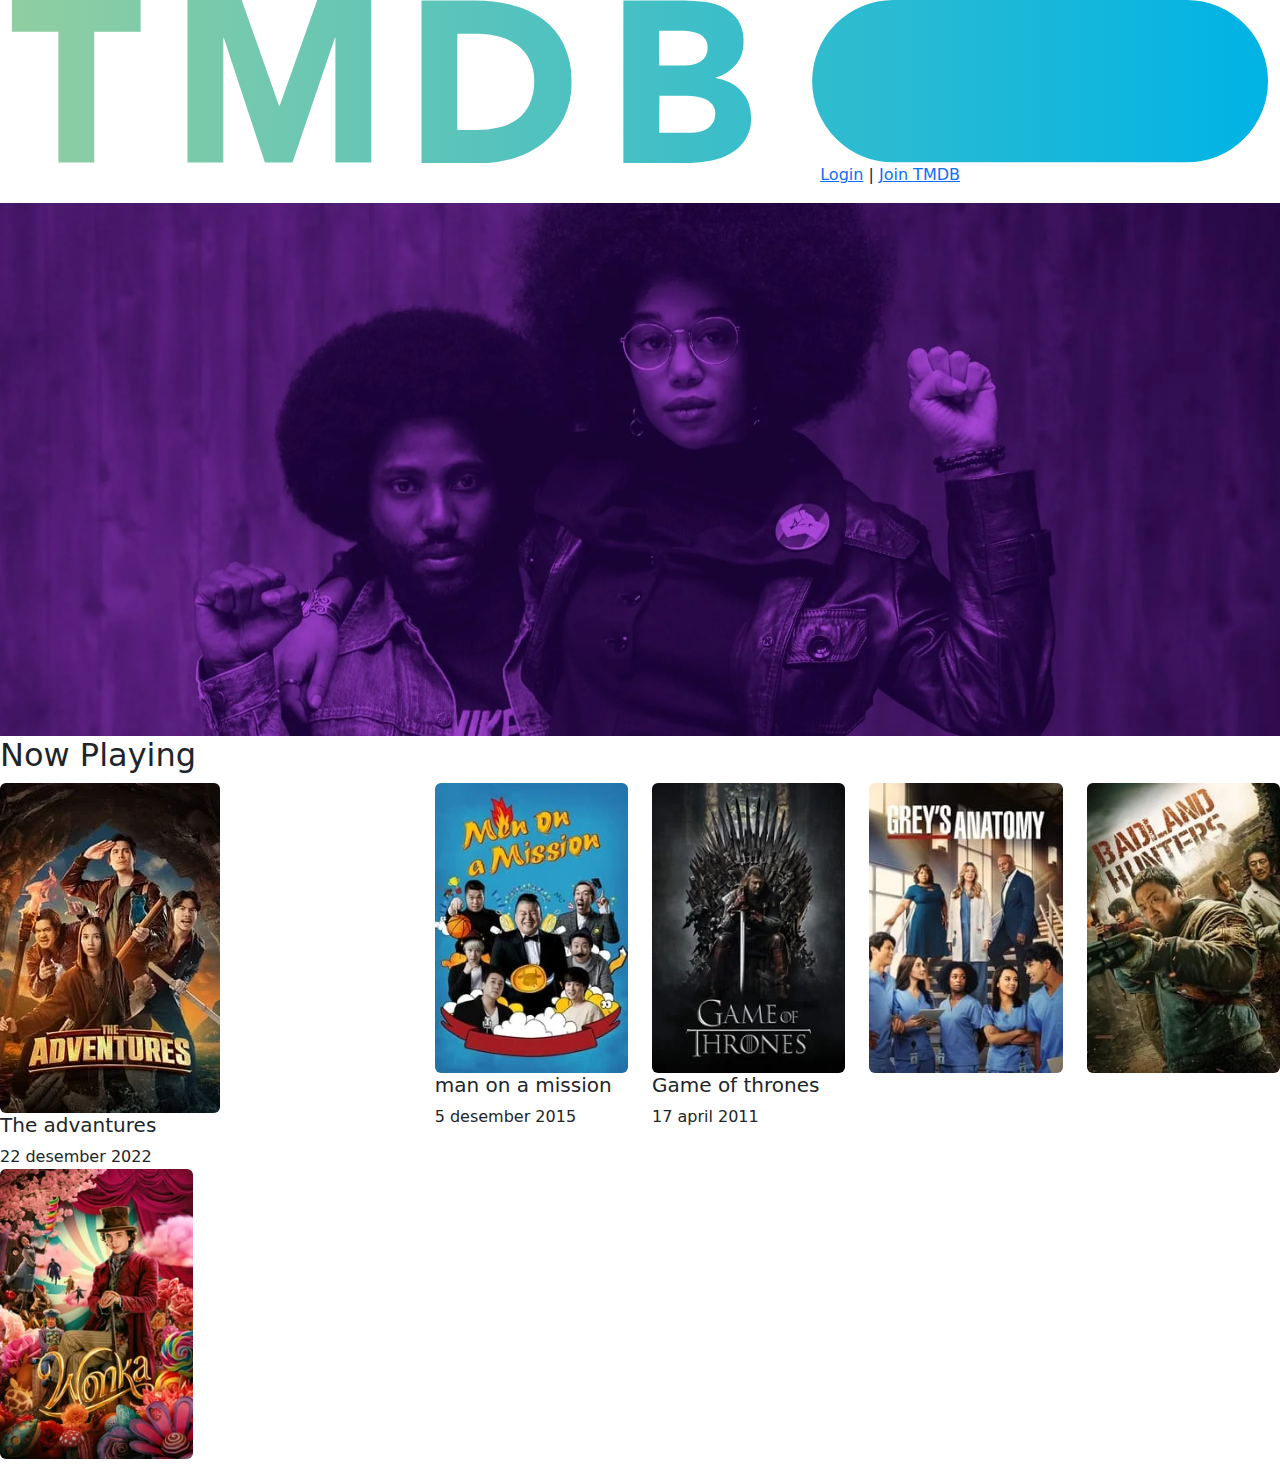
==== bs/index.html @ c7858dfb "neww" ====
<!DOCTYPE html>
<html lang="en">
<head>
    <meta charset="UTF-8">
    <meta name="viewport" content="width=device-width, initial-scale=1.0">
    <title>The movie</title>
    <link href="https://cdn.jsdelivr.net/npm/bootstrap@5.3.3/dist/css/bootstrap.min.css" rel="stylesheet" integrity="sha384-QWTKZyjpPEjISv5WaRU9OFeRpok6YctnYmDr5pNlyT2bRjXh0JMhjY6hW+ALEwIH" crossorigin="anonymous">

</head>
<body>
    <div class="container-fluid">
        <div class="row">
            </div class="col-lg-3">
                <img src="img/logo.svg"alt=""class="img-fluid">
            </div>
        </div>
    </div>

            <!-- link navigasi -->
        <div class="col-lg-9 text-end">
            <a href="#" class="link-primary">Login</a> |
            <a href="#" class="link-primary">Join TMDB</a>
        </div>
    
    
    <!-- logo -->
    <div class="row mt-3">
        <div class="col-lg-12">
            <!-- img banner -->
            <img src="img/background.jpg" alt="" class="img-fluid"/>
        </div>
    </div>

 <h2>Now Playing</h2>
 <div class="row">
    <div class="col-lg-2 col-lg-4">
        <img src="img/gerak1.webp" alt="" class="img-fluid rounded" />
        <h5>The advantures</h5>
        22 desember 2022
    </div>
    
    <div class="col-lg-2 col-sm-4">
        <img src="img/gerak2.webp"alt="" class="img-fluid rounded" />
    <h5>man on a mission</h5>
    5 desember 2015

    </div>

    <div class="col-lg-2 col-sm-4">
        <img src="img/gerak3.webp" alt="" class="img-fluid rounded"/>
        <h5> Game of thrones</h5>
        17 april 2011
    </div>
    <div class="col-lg-2 col-sm-4">
        <img src="img/gerak4.webp" alt="" class="img-fluid rounded"/>
        <h5></h5>
    

    </div>
    <div class="col-lg-2 col-sm-4">
        <img src="img/gerak5.webp" alt="" class="img-fluid rounded"/>
        <h5></h5>

    </div>
    <div class="col-lg-2 col-sm-4">
        <img src="img/6.webp" alt="" class="img-fluid rounded"/>
        <h5></h5>

    </div>
</div>




</div>
</div>

</body>
</html>
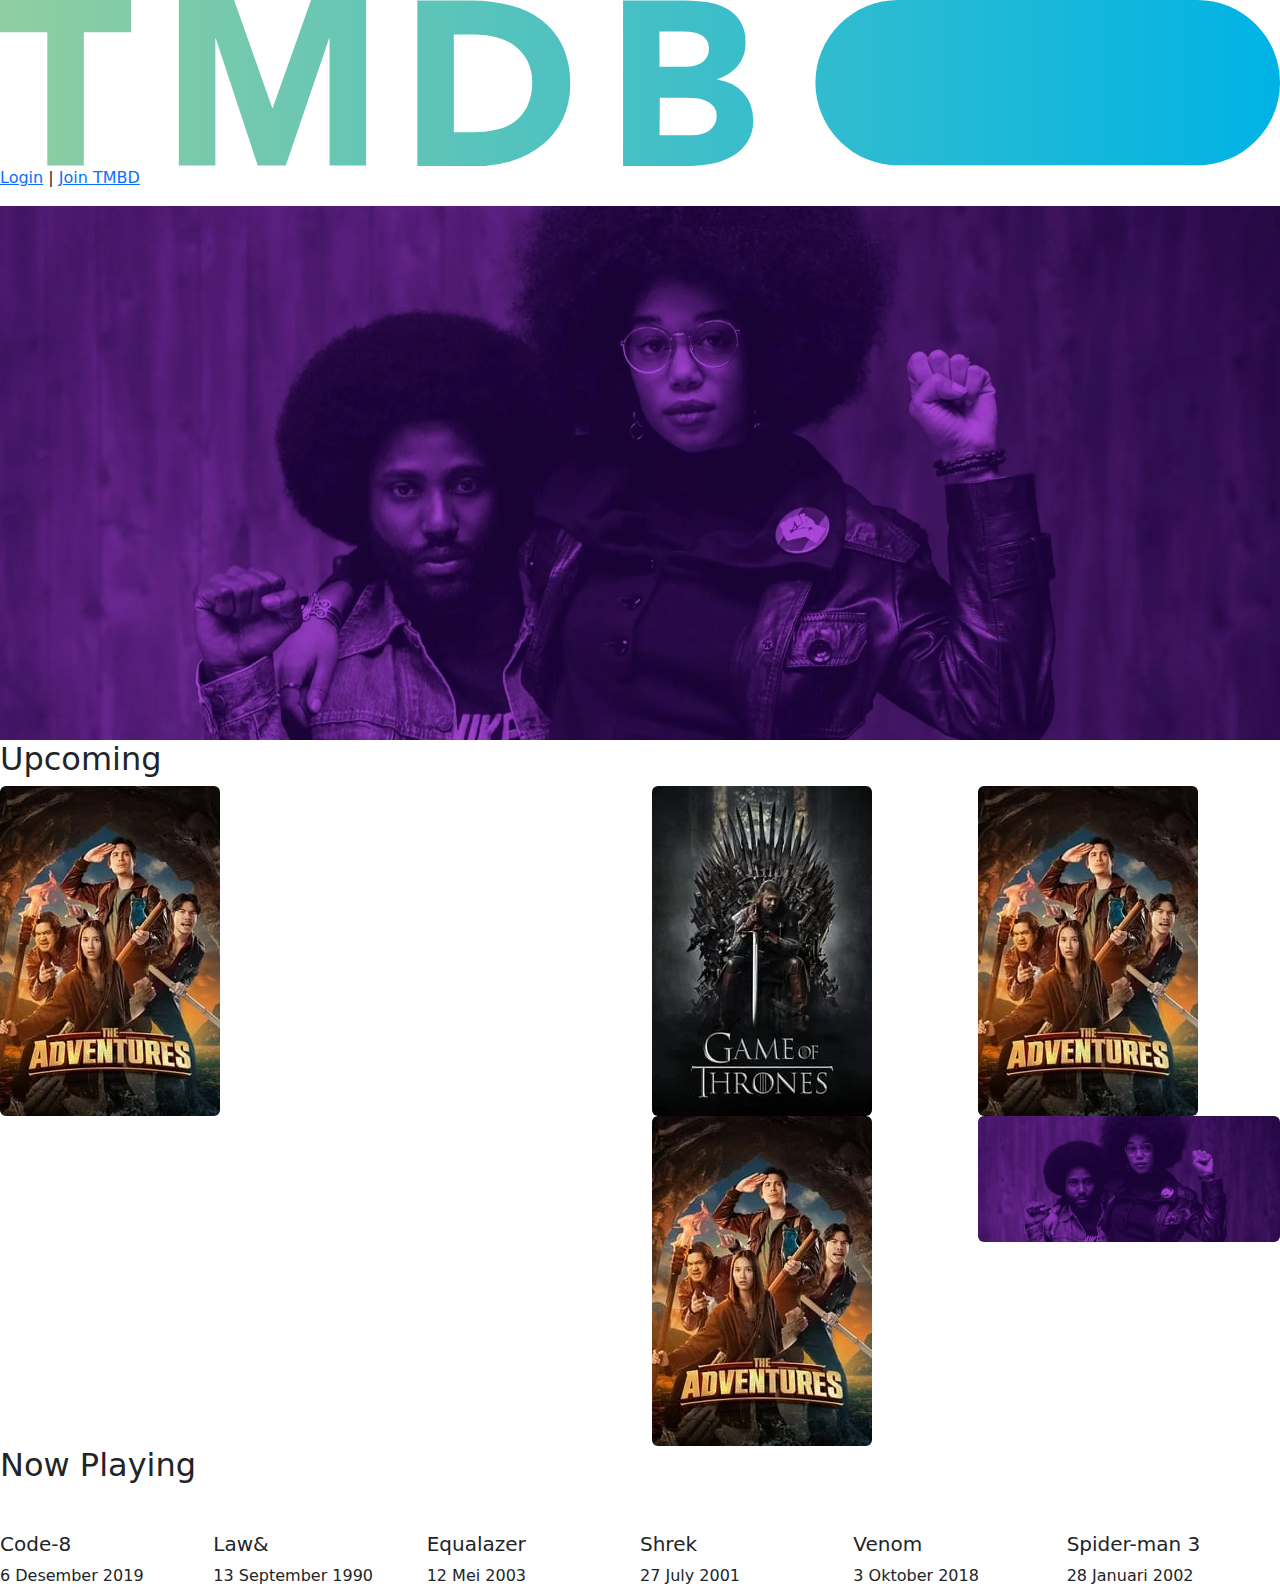
==== commit 013bfbe1: "y" ====
--- a/bs/index.html
+++ b/bs/index.html
@@ -1,79 +1,98 @@
 <!DOCTYPE html>
 <html lang="en">
+
 <head>
     <meta charset="UTF-8">
     <meta name="viewport" content="width=device-width, initial-scale=1.0">
-    <title>The movie</title>
-    <link href="https://cdn.jsdelivr.net/npm/bootstrap@5.3.3/dist/css/bootstrap.min.css" rel="stylesheet" integrity="sha384-QWTKZyjpPEjISv5WaRU9OFeRpok6YctnYmDr5pNlyT2bRjXh0JMhjY6hW+ALEwIH" crossorigin="anonymous">
+    <title>The Movie</title>
+    <!-- bootstrap CDN -->
+    <link href="https://cdn.jsdelivr.net/npm/bootstrap@5.3.3/dist/css/bootstrap.min.css" rel="stylesheet"
+        integrity="sha384-QWTKZyjpPEjISv5WaRU9OFeRpok6YctnYmDr5pNlyT2bRjXh0JMhjY6hW+ALEwIH" crossorigin="anonymous">
+</head>
 
-</head>
 <body>
-    <div class="container-fluid">
-        <div class="row">
-            </div class="col-lg-3">
-                <img src="img/logo.svg"alt=""class="img-fluid">
+    <div class="container-fluid"></div>
+    <div class="row">
+        <!-- logo -->
+        <div class="col-lg-3"></div>
+        <img src="img/logo.svg" alt="" class="img-fluid">
+    </div>
+    <!-- link  navigasi -->
+
+    <div class="col-lg-9 text-end">
+
+    </div>
+    <a href="#" class="link-primary">Login</a> |
+    <a href="#" class="link-primary">Join TMBD</a>
+
+    <div class="row mt-3">
+        <div class="col-lg-12"></div>
+        <!-- img-banner -->
+        <img src="img/background.jpg" alt="" class="img-fluid">
+
+        <h2>Upcoming</h2>
+        <div class="col-lg-6">
+            <img src="img/gerak1.webp" alt="" class="img-fluid rounded">
+        </div>
+
+        <div class="col-lg-6">
+            <div class="row">
+                <div class="col-lg-6">
+                    <img src="img/gerak3.webp" alt="" class="img-fluid rounded">
+                </div>
+
+                <div class="col-lg-6">
+                    <img src="img/gerak1.webp" alt="" class="img-fluid rounded">
+                </div>
+
+                <div class="col-lg-6">
+                    <img src="img/gerak1.webp" alt="" class="img-fluid rounded">
+                </div>
+
+                <div class="col-lg-6">
+                    <img src="img/background.jpg" alt="" class="img-fluid rounded">
+                </div>
+
             </div>
         </div>
-    </div>
 
-            <!-- link navigasi -->
-        <div class="col-lg-9 text-end">
-            <a href="#" class="link-primary">Login</a> |
-            <a href="#" class="link-primary">Join TMDB</a>
-        </div>
-    
-    
-    <!-- logo -->
-    <div class="row mt-3">
-        <div class="col-lg-12">
-            <!-- img banner -->
-            <img src="img/background.jpg" alt="" class="img-fluid"/>
-        </div>
-    </div>
-
- <h2>Now Playing</h2>
- <div class="row">
-    <div class="col-lg-2 col-lg-4">
-        <img src="img/gerak1.webp" alt="" class="img-fluid rounded" />
-        <h5>The advantures</h5>
-        22 desember 2022
-    </div>
-    
-    <div class="col-lg-2 col-sm-4">
-        <img src="img/gerak2.webp"alt="" class="img-fluid rounded" />
-    <h5>man on a mission</h5>
-    5 desember 2015
-
-    </div>
-
-    <div class="col-lg-2 col-sm-4">
-        <img src="img/gerak3.webp" alt="" class="img-fluid rounded"/>
-        <h5> Game of thrones</h5>
-        17 april 2011
-    </div>
-    <div class="col-lg-2 col-sm-4">
-        <img src="img/gerak4.webp" alt="" class="img-fluid rounded"/>
-        <h5></h5>
-    
-
-    </div>
-    <div class="col-lg-2 col-sm-4">
-        <img src="img/gerak5.webp" alt="" class="img-fluid rounded"/>
-        <h5></h5>
-
-    </div>
-    <div class="col-lg-2 col-sm-4">
-        <img src="img/6.webp" alt="" class="img-fluid rounded"/>
-        <h5></h5>
-
-    </div>
-</div>
+            <h2>Now Playing</h2>
+            <div class="row mt-3">
+                <div class="col-lg-2 col-sm-4">
+                    <img src="img/code 8.webp" alt="" class="img-fluid roundded">
+                    <h5>Code-8</h5>
+                    6 Desember 2019
+                </div>
+                <div class="col-lg-2 col-sm-4">
+                    <img src="img/law&arder.webp" alt="" class="img-fluid rounded">
+                    <h5>Law&</h5>
+                    13 September 1990
+                </div>
+                <div class="col-lg-2 col-sm-4">
+                    <img src="img/equalizer.webp" alt="" class="img-fluid rounded">
+                    <h5>Equalazer</h5>
+                    12 Mei 2003
+                </div>
+                <div class="col-lg-2 col-sm-4">
+                    <img src="img/shrek.webp" alt="" class="img-fluid rounded">
+                    <h5>Shrek</h5>
+                    27 July 2001
+                </div>
+                <div class="col-lg-2 col-sm-4">
+                    <img src="img/venom.webp" alt="" class="img-fluid rounded">
+                    <h5>Venom</h5>
+                    3 Oktober 2018
+                </div>
+                <div class="col-lg-2 col-sm-4">
+                    <img src="img/spider-man 3.webp" alt="" class="img-fluid rounded">
+                    <h5>Spider-man 3</h5>
+                    28 Januari 2002
+                </div>
+            </div>
 
 
 
 
-</div>
-</div>
+</body>
 
-</body>
 </html>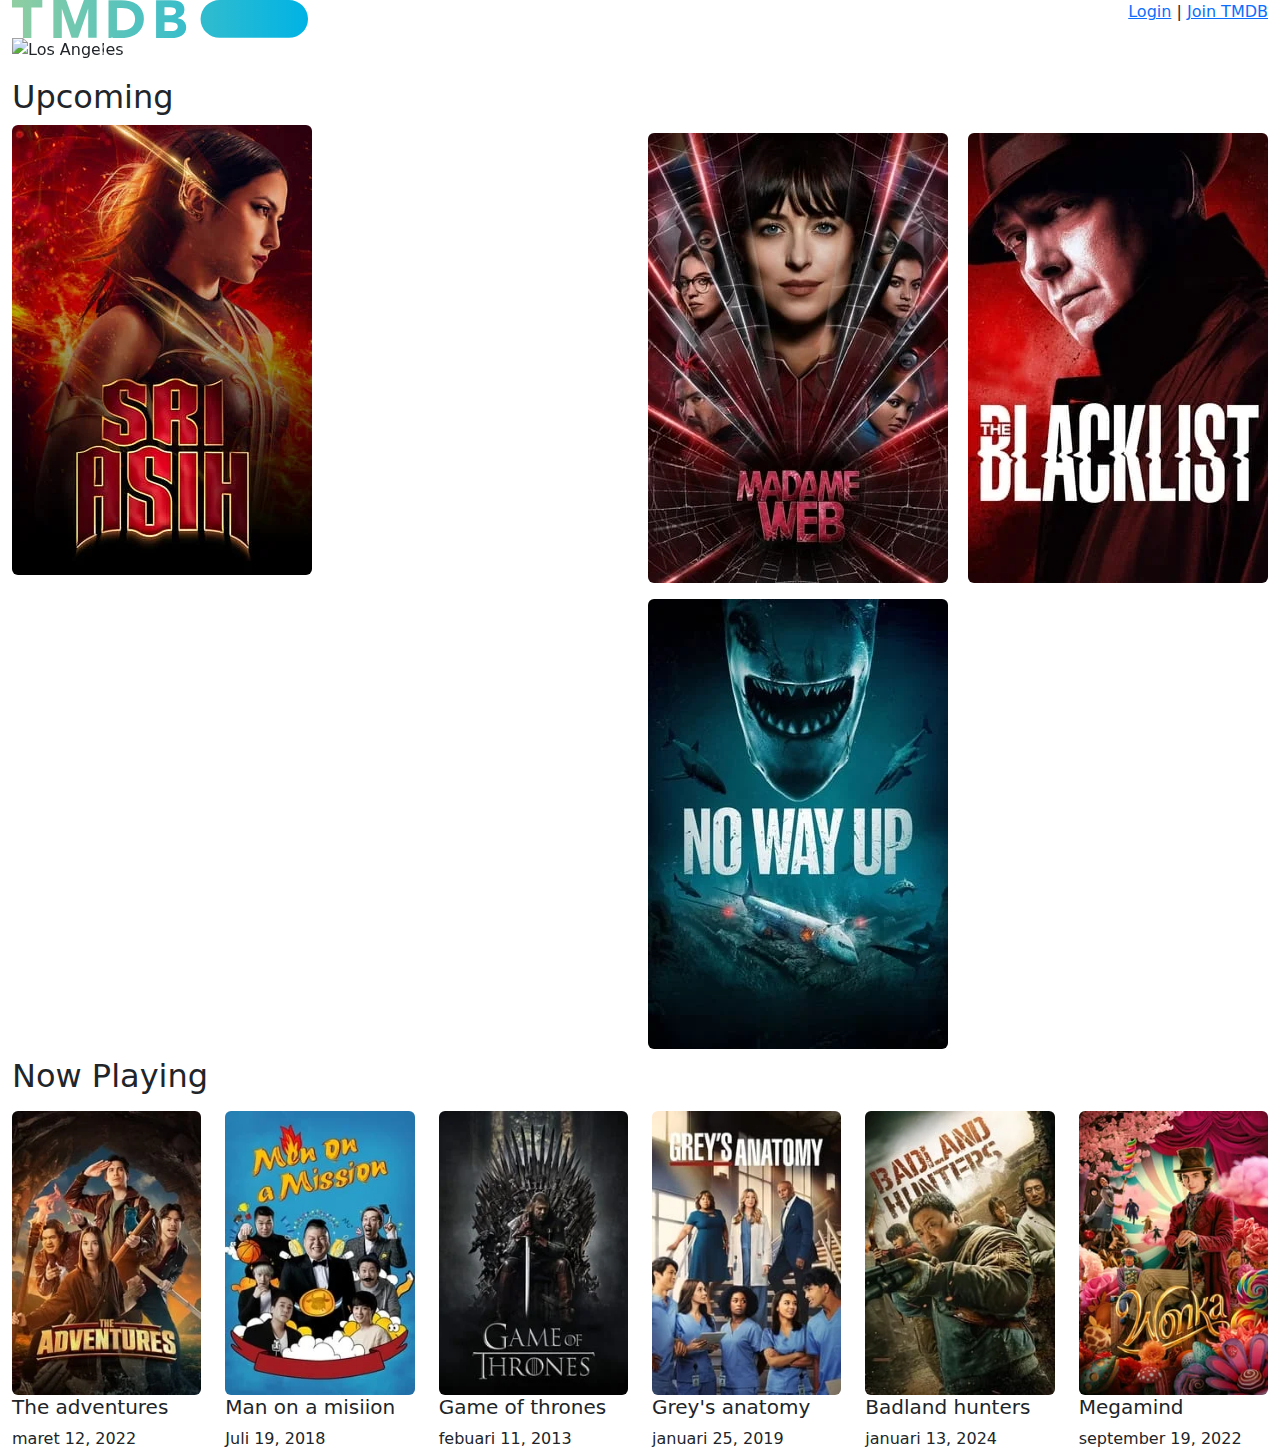
==== commit 65e8b1f6: "bru" ====
--- a/bs/index.html
+++ b/bs/index.html
@@ -5,94 +5,128 @@
     <meta charset="UTF-8">
     <meta name="viewport" content="width=device-width, initial-scale=1.0">
     <title>The Movie</title>
-    <!-- bootstrap CDN -->
+    <!-- bootstrap cdn -->
     <link href="https://cdn.jsdelivr.net/npm/bootstrap@5.3.3/dist/css/bootstrap.min.css" rel="stylesheet"
         integrity="sha384-QWTKZyjpPEjISv5WaRU9OFeRpok6YctnYmDr5pNlyT2bRjXh0JMhjY6hW+ALEwIH" crossorigin="anonymous">
+
+        <script src="https://cdn.jsdelivr.net/npm/bootstrap@5.3.3/dist/js/bootstrap.bundle.min.js"></script>
+
 </head>
-
 <body>
-    <div class="container-fluid"></div>
-    <div class="row">
-        <!-- logo -->
-        <div class="col-lg-3"></div>
-        <img src="img/logo.svg" alt="" class="img-fluid">
-    </div>
-    <!-- link  navigasi -->
-
-    <div class="col-lg-9 text-end">
-
-    </div>
-    <a href="#" class="link-primary">Login</a> |
-    <a href="#" class="link-primary">Join TMBD</a>
-
-    <div class="row mt-3">
-        <div class="col-lg-12"></div>
-        <!-- img-banner -->
-        <img src="img/background.jpg" alt="" class="img-fluid">
-
-        <h2>Upcoming</h2>
-        <div class="col-lg-6">
-            <img src="img/gerak1.webp" alt="" class="img-fluid rounded">
-        </div>
-
-        <div class="col-lg-6">
-            <div class="row">
-                <div class="col-lg-6">
-                    <img src="img/gerak3.webp" alt="" class="img-fluid rounded">
-                </div>
-
-                <div class="col-lg-6">
-                    <img src="img/gerak1.webp" alt="" class="img-fluid rounded">
-                </div>
-
-                <div class="col-lg-6">
-                    <img src="img/gerak1.webp" alt="" class="img-fluid rounded">
-                </div>
-
-                <div class="col-lg-6">
-                    <img src="img/background.jpg" alt="" class="img-fluid rounded">
-                </div>
-
+    <div class="container-fluid">
+        <div class="row">
+            <!-- logo -->
+            <div class="col-lg-3 text-end">
+                <img src="img/logo.svg" alt="" class="img-responsive" />
+            </div>
+            <!-- link navigasi -->
+            <div class="col-lg-9 text-end">
+                <a href="#" class="link-primary">Login</a> | <a href="#" class="link-primary">Join TMDB</a>
             </div>
         </div>
 
-            <h2>Now Playing</h2>
-            <div class="row mt-3">
-                <div class="col-lg-2 col-sm-4">
-                    <img src="img/code 8.webp" alt="" class="img-fluid roundded">
-                    <h5>Code-8</h5>
-                    6 Desember 2019
-                </div>
-                <div class="col-lg-2 col-sm-4">
-                    <img src="img/law&arder.webp" alt="" class="img-fluid rounded">
-                    <h5>Law&</h5>
-                    13 September 1990
-                </div>
-                <div class="col-lg-2 col-sm-4">
-                    <img src="img/equalizer.webp" alt="" class="img-fluid rounded">
-                    <h5>Equalazer</h5>
-                    12 Mei 2003
-                </div>
-                <div class="col-lg-2 col-sm-4">
-                    <img src="img/shrek.webp" alt="" class="img-fluid rounded">
-                    <h5>Shrek</h5>
-                    27 July 2001
-                </div>
-                <div class="col-lg-2 col-sm-4">
-                    <img src="img/venom.webp" alt="" class="img-fluid rounded">
-                    <h5>Venom</h5>
-                    3 Oktober 2018
-                </div>
-                <div class="col-lg-2 col-sm-4">
-                    <img src="img/spider-man 3.webp" alt="" class="img-fluid rounded">
-                    <h5>Spider-man 3</h5>
-                    28 Januari 2002
+        
+<!-- Carousel -->
+<div id="demo" class="carousel slide" data-bs-ride="carousel">
+
+    <!-- Indicators/dots -->
+    <div class="carousel-indicators">
+        <button type="button" data-bs-target="#demo" data-bs-slide-to="0" class="active"></button>
+        <button type="button" data-bs-target="#demo" data-bs-slide-to="1"></button>
+        <button type="button" data-bs-target="#demo" data-bs-slide-to="2"></button>
+    </div>
+
+    <!-- The slideshow/carousel -->
+    <div class="carousel-inner">
+        <div class="carousel-item active">
+            <img src="img/u0BDggs80FG9tyZwxWTzVTDQls0.jpg" alt="Los Angeles" class="d-block" style="width:100%">
+        </div>
+        <div class="carousel-item">
+            <img src="img/u0BDggs80FG9tyZwxWTzVTDQls0.jpg" alt="Chicago" class="d-block" style="width:100%">
+        </div>
+        <div class="carousel-item">
+            <img src="IMG/u0BDggs80FG9tyZwxWTzVTDQls0.jpg" alt="New York" class="d-block" style="width:100%">
+        </div>
+    </div>
+
+    <!-- Left and right controls/icons -->
+    <button class="carousel-control-prev" type="button" data-bs-target="#demo" data-bs-slide="prev">
+        <span class="carousel-control-prev-icon"></span>
+    </button>
+    <button class="carousel-control-next" type="button" data-bs-target="#demo" data-bs-slide="next">
+        <span class="carousel-control-next-icon"></span>
+    </button>
+</div>
+        <!-- <div class="row mt-3"> -->
+            <!-- <div class="col-lg-12"> -->
+                <!-- banner -->
+                <!-- <img src="img/u0BDggs80FG9tyZwxWTzVTDQls0.jpg" alt="" class="img-fluid"> -->
+            <!-- </div> -->
+        <!-- </div> -->
+
+        <h2 class= "mt-3">Upcoming</h2>
+        <div class="row">
+            <div class="col-lg-6 ">
+                <img src="img/gamabr 2.webp" alt="" class="img-fluid rounded">
+            </div>
+            <div class="col-lg-6 col-sm-12">
+                <div class="row">
+                    <div class="col-lg-6 p-2 col-sm-6">
+                        <img src="img/gambar 1.webp" alt="" class="img-fluid rounded">
+                    </div>
+
+                    <div class="col-lg-6 p-2 col-sm-6">
+                        <img src="img/gambar 3.webp" alt="" class="img-fluid rounded">
+                    </div>
+
+                    <div class="col-lg-6 p-2 col-sm-6">
+                        <img src="img/gambar 4.webp" alt="" class="img-fluid rounded">
+                    </div>
+
+                    <div class="col-lg-6 p-2 col-sm-6">
+                        <img src="img/9kSBjQ7KvMpCsdTYJ8BFiCNiMp4.webp" alt="" class="img-fluid rounded">
+                    </div>
                 </div>
             </div>
 
 
+        </div>
 
+        <h2>Now Playing</h2>
+        <div class="row mt-3">
+            <div class="col-lg-2 col-sm-4">
+                <img src="img/gerak1.webp" alt="" class="img-fluid rounded" />
+                <h5> The adventures</h5>
+                maret 12, 2022
+            </div>
+            <div class="col-lg-2 col-sm-4">
+                <img src="img/gerak2.webp" alt="" class="img-fluid rounded" />
+                <h5>Man on a misiion</h5>
+                Juli 19, 2018
+            </div>
+            <div class="col-lg-2 col-sm-4">
+                <img src="img/gerak3.webp" alt="" class="img-fluid rounded" />
+                <h5>Game of thrones</h5>
+                febuari 11, 2013
+            </div>
+            <div class="col-lg-2 col-sm-4">
+                <img src="img/gerak4.webp" alt="" class="img-fluid rounded" />
+                <h5>Grey's anatomy</h5>
+                januari 25, 2019
+            </div>
+            <div class="col-lg-2 col-sm-4">
+                <img src="img/gerak5.webp" alt="" class="img-fluid rounded" />
+                <h5>Badland hunters</h5>
+                januari 13, 2024
+            </div>
+            <div class="col-lg-2 col-sm-4">
+                <img src="img/6.webp" alt="" class="img-fluid rounded" />
+                <h5>Megamind</h5>
+                september 19, 2022
+            </div>
+        </div>
 
+    </div>
 </body>
 
 </html>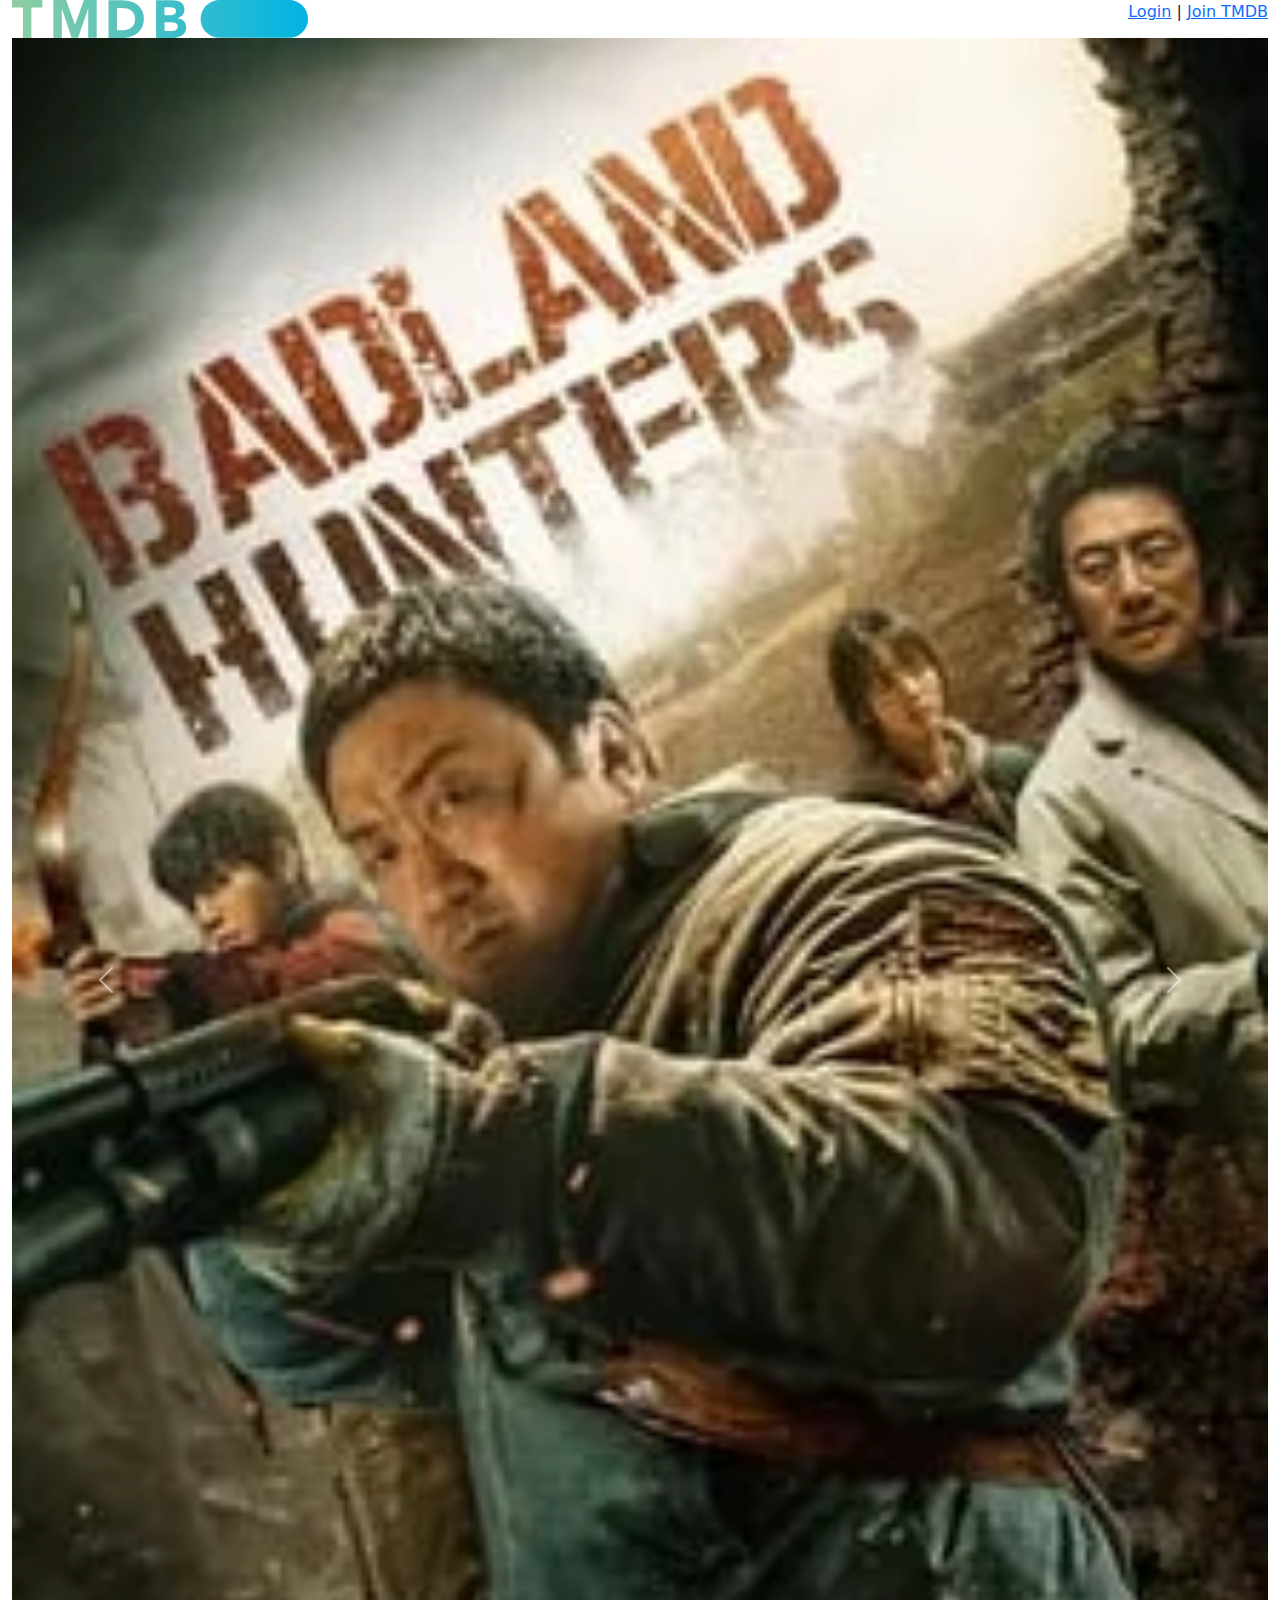
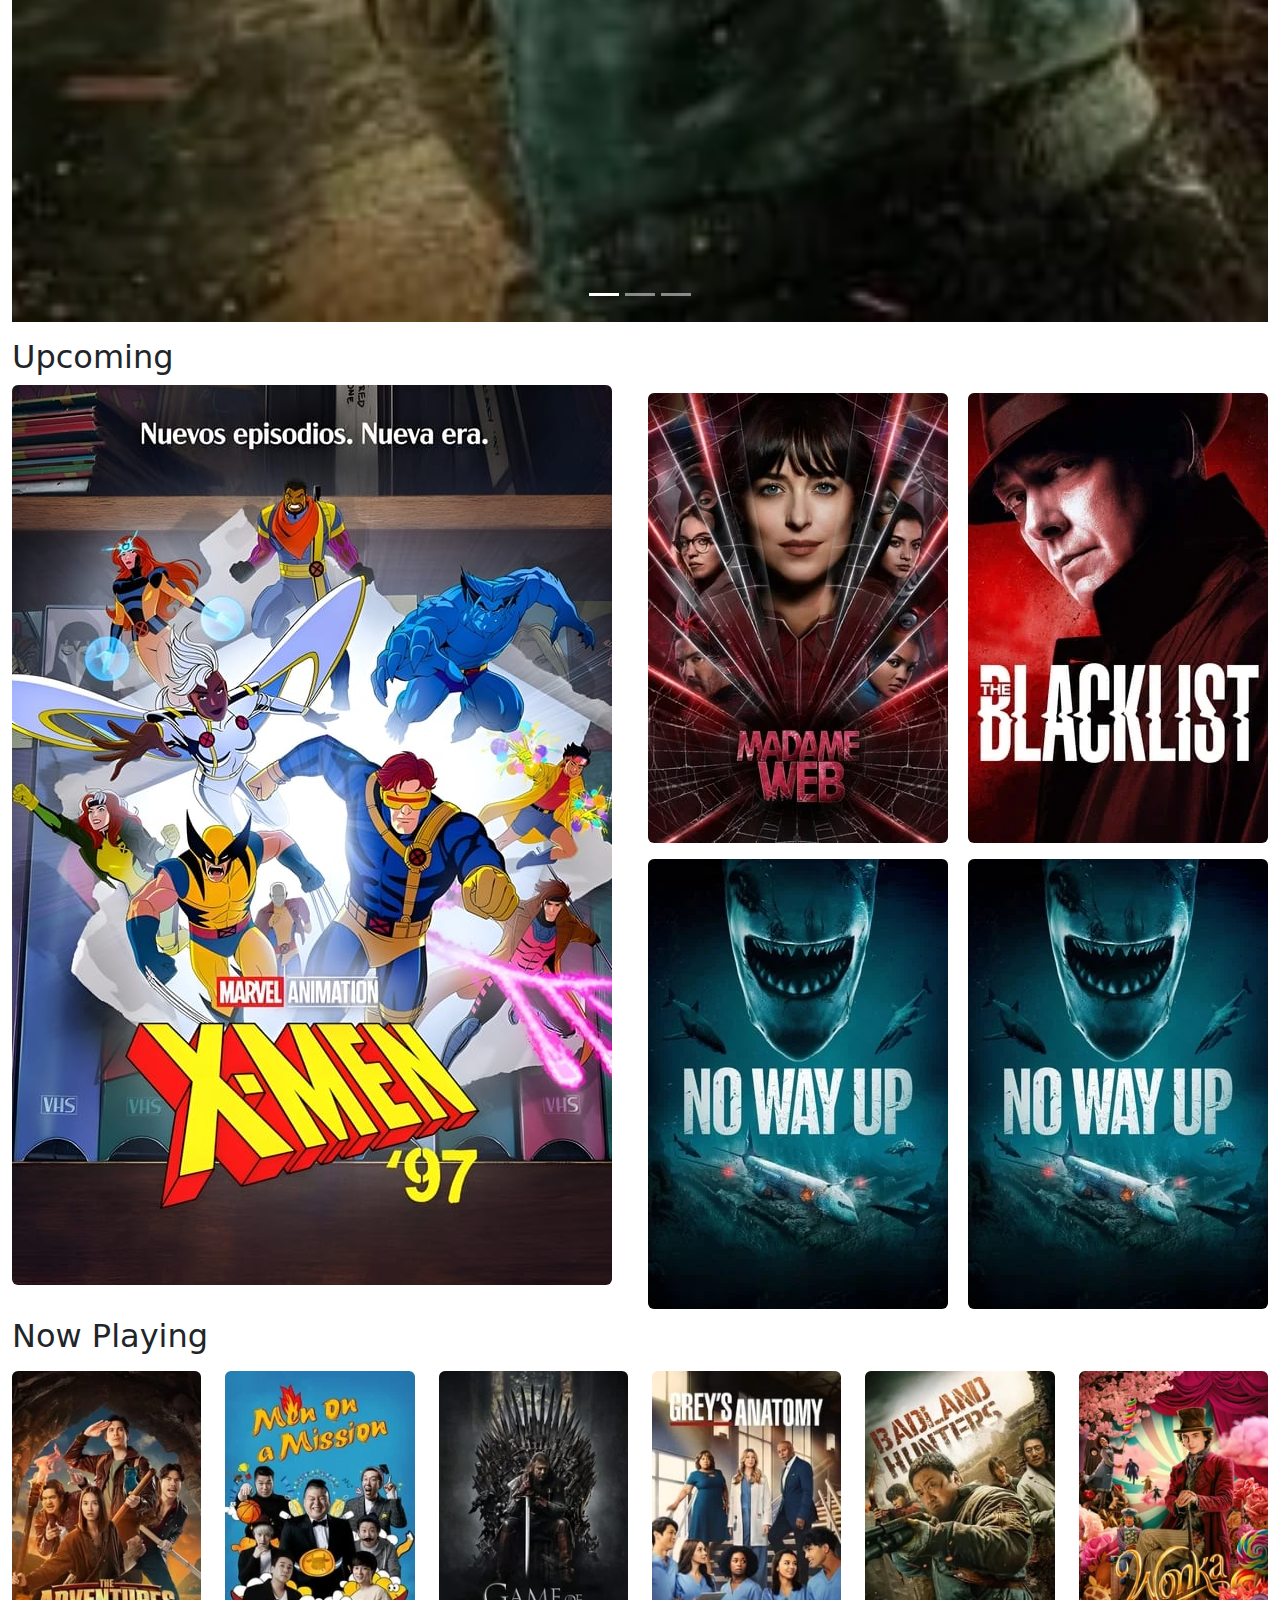
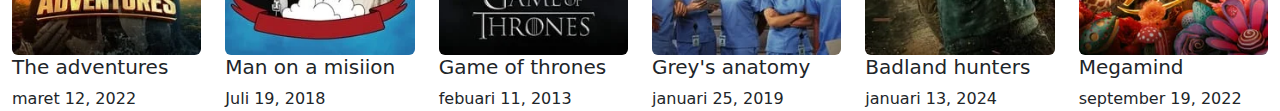
==== commit b70d75d4: "new" ====
--- a/bs/index.html
+++ b/bs/index.html
@@ -39,13 +39,13 @@
     <!-- The slideshow/carousel -->
     <div class="carousel-inner">
         <div class="carousel-item active">
-            <img src="img/u0BDggs80FG9tyZwxWTzVTDQls0.jpg" alt="Los Angeles" class="d-block" style="width:100%">
+            <img src="img/gerak5.webp" alt="Los Angeles" class="d-block" style="width:100%">
         </div>
         <div class="carousel-item">
-            <img src="img/u0BDggs80FG9tyZwxWTzVTDQls0.jpg" alt="Chicago" class="d-block" style="width:100%">
+            <img src="img/gambar 4.webp" alt="Chicago" class="d-block" style="width:100%">
         </div>
         <div class="carousel-item">
-            <img src="IMG/u0BDggs80FG9tyZwxWTzVTDQls0.jpg" alt="New York" class="d-block" style="width:100%">
+            <img src="IMG/gambar 3.webp" alt="New York" class="d-block" style="width:100%">
         </div>
     </div>
 
@@ -67,7 +67,7 @@
         <h2 class= "mt-3">Upcoming</h2>
         <div class="row">
             <div class="col-lg-6 ">
-                <img src="img/gamabr 2.webp" alt="" class="img-fluid rounded">
+                <img src="img/oudLzoZ9vqcH7BQAOAeHeC7bcjT.jpg" alt="" class="img-fluid rounded">
             </div>
             <div class="col-lg-6 col-sm-12">
                 <div class="row">
@@ -84,7 +84,7 @@
                     </div>
 
                     <div class="col-lg-6 p-2 col-sm-6">
-                        <img src="img/9kSBjQ7KvMpCsdTYJ8BFiCNiMp4.webp" alt="" class="img-fluid rounded">
+                        <img src="img/gambar 4.webp" alt="" class="img-fluid rounded">
                     </div>
                 </div>
             </div>
